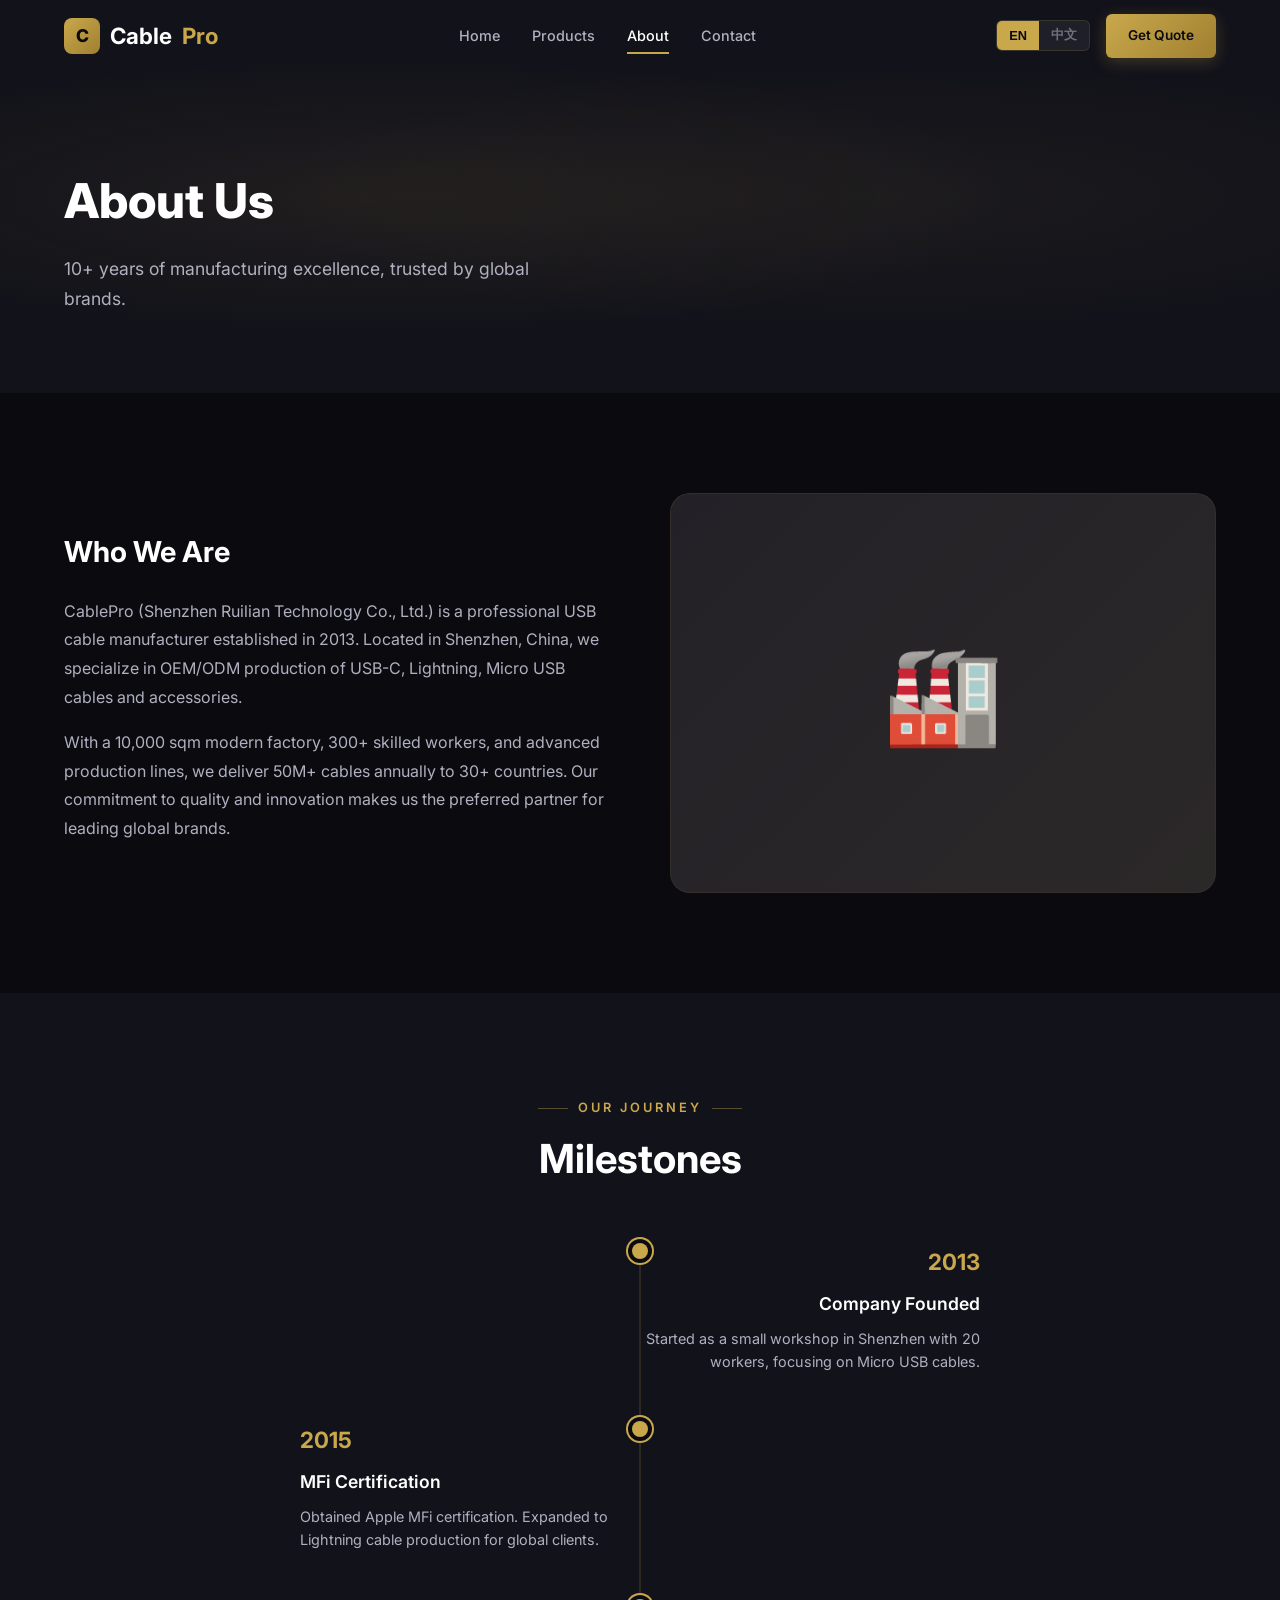
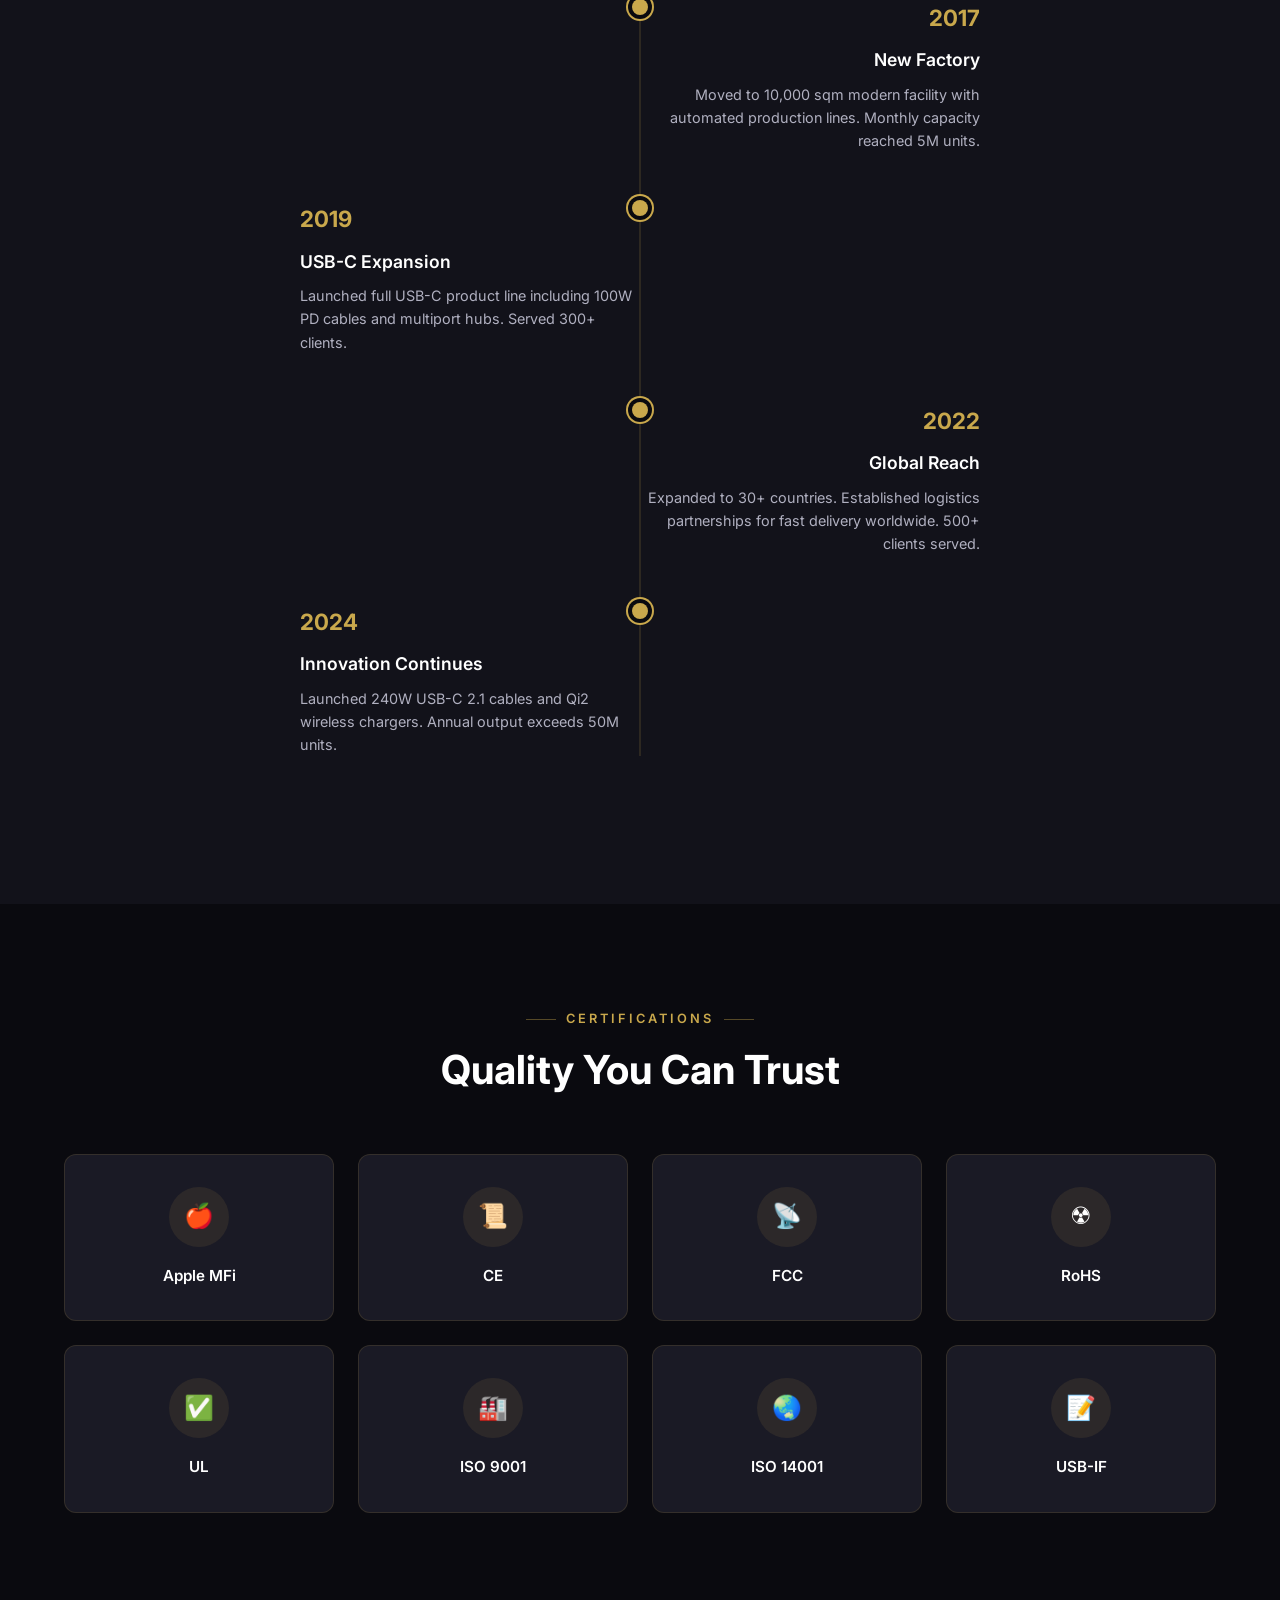
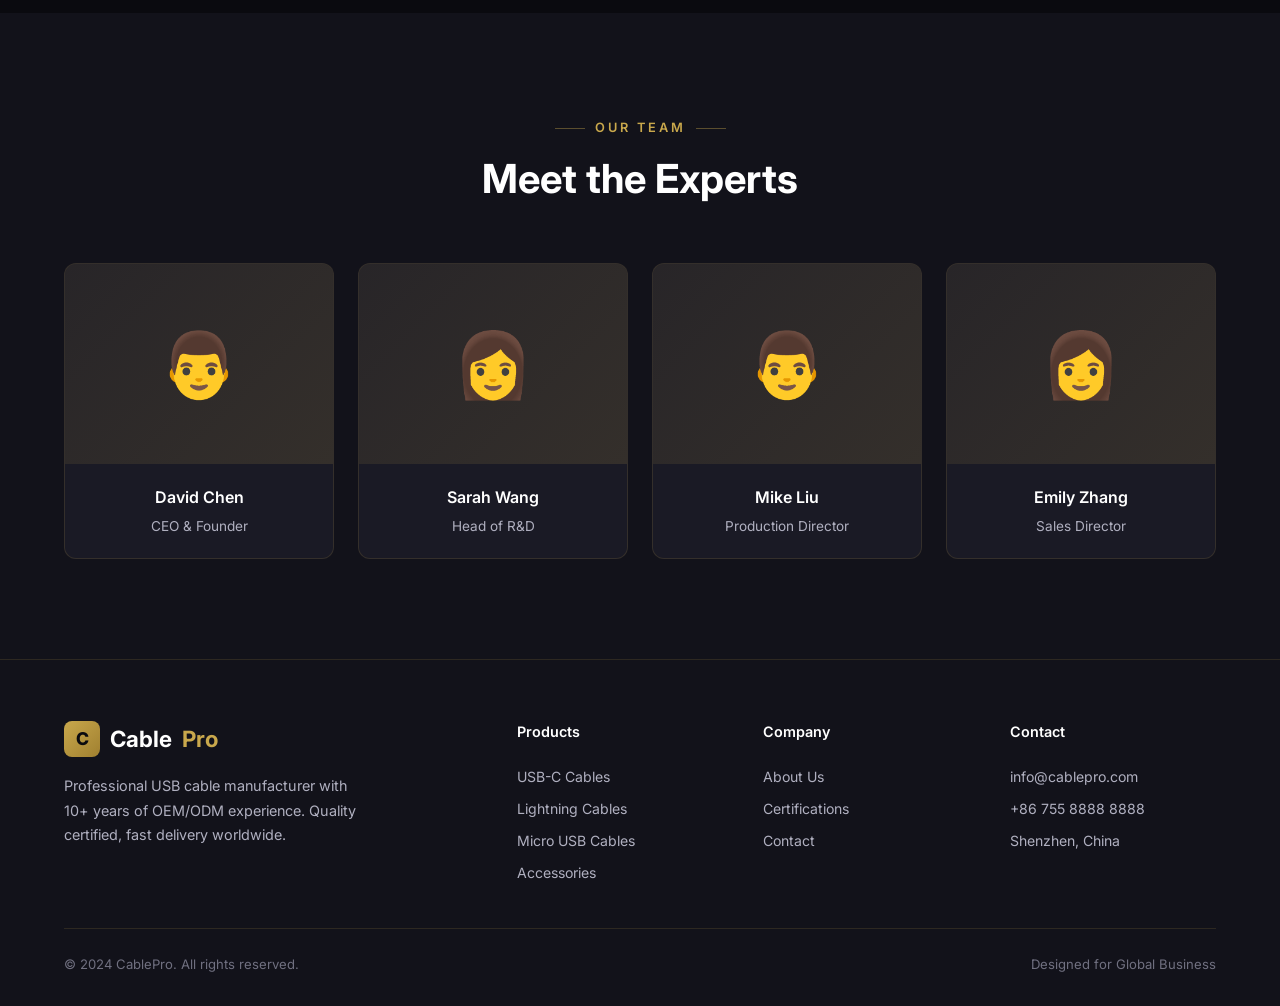
==== about.html @ 5659ff64 "feat: CablePro USB数据线外贸独立站 - 深色商务风 + 中英双语 - 4个页面: 首页/产品/关于/联系 - 深色背景 + 金色点缀设计风格 - 中英文一键切换 (localStor" ====
<!DOCTYPE html>
<html lang="en">
<head>
  <meta charset="UTF-8">
  <meta name="viewport" content="width=device-width, initial-scale=1.0">
  <title>About Us - CablePro USB Cables</title>
  <meta name="description" content="CablePro - 10+ years of USB cable manufacturing excellence. Learn about our company, certifications, and team.">
  <link rel="stylesheet" href="assets/css/style.css">
  <link rel="preconnect" href="https://fonts.googleapis.com">
  <link href="https://fonts.googleapis.com/css2?family=Inter:wght@400;500;600;700;800&display=swap" rel="stylesheet">
</head>
<body>

<!-- Header 导航 -->
<header class="header">
  <div class="header-inner">
    <a href="index.html" class="logo">
      <div class="logo-icon">C</div>
      Cable<span>Pro</span>
    </a>
    <nav class="nav">
      <a href="index.html" class="nav-link " data-en="Home" data-zh="首页">Home</a>
      <a href="products.html" class="nav-link " data-en="Products" data-zh="产品中心">Products</a>
      <a href="about.html" class="nav-link active" data-en="About" data-zh="关于我们">About</a>
      <a href="contact.html" class="nav-link " data-en="Contact" data-zh="联系我们">Contact</a>
    </nav>
    <div class="header-actions">
      <div class="lang-switch">
        <button class="lang-btn active" data-lang="en">EN</button>
        <button class="lang-btn" data-lang="zh">中文</button>
      </div>
      <a href="contact.html" class="btn btn-primary btn-sm" data-en="Get Quote" data-zh="获取报价">Get Quote</a>
    </div>
    <button class="menu-toggle" aria-label="Menu">
      <span></span><span></span><span></span>
    </button>
  </div>
</header>

<!-- 移动端导航 -->
<div class="mobile-nav">
  <a href="index.html" class="nav-link " data-en="Home" data-zh="首页">Home</a>
  <a href="products.html" class="nav-link " data-en="Products" data-zh="产品中心">Products</a>
  <a href="about.html" class="nav-link active" data-en="About" data-zh="关于我们">About</a>
  <a href="contact.html" class="nav-link " data-en="Contact" data-zh="联系我们">Contact</a>
  <div class="header-actions">
    <a href="contact.html" class="btn btn-primary" data-en="Get Quote" data-zh="获取报价">Get Quote</a>
  </div>
</div>

<!-- 页面横幅 -->
<section class="page-banner">
  <div class="container">
    <h1 class="page-banner-title" data-en="About Us" data-zh="关于我们">About Us</h1>
    <p class="page-banner-desc" data-en="10+ years of manufacturing excellence, trusted by global brands." data-zh="10余年制造卓见，全球品牌信赖。">10+ years of manufacturing excellence, trusted by global brands.</p>
  </div>
</section>

<!-- 公司介绍 -->
<section class="section">
  <div class="container">
    <div class="about-intro reveal">
      <div class="about-intro-text">
        <h3 data-en="Who We Are" data-zh="我们是谁">Who We Are</h3>
        <p data-en="CablePro (Shenzhen Ruilian Technology Co., Ltd.) is a professional USB cable manufacturer established in 2013. Located in Shenzhen, China, we specialize in OEM/ODM production of USB-C, Lightning, Micro USB cables and accessories." data-zh="CablePro（深圳市锐联科技有限公司）是专业的USB数据线制造商，成立于2013年。位于中国深圳，专注于USB-C、Lightning、Micro USB数据线及配件的OEM/ODM生产。">CablePro (Shenzhen Ruilian Technology Co., Ltd.) is a professional USB cable manufacturer established in 2013. Located in Shenzhen, China, we specialize in OEM/ODM production of USB-C, Lightning, Micro USB cables and accessories.</p>
        <p data-en="With a 10,000 sqm modern factory, 300+ skilled workers, and advanced production lines, we deliver 50M+ cables annually to 30+ countries. Our commitment to quality and innovation makes us the preferred partner for leading global brands." data-zh="拥有10000平米现代化厂房、300余名熟练工人和先进生产线，年产能5000万条以上，出口至30余个国家。我们对品质和创新的坚持使我们成为全球领先品牌的优选合作伙伴。">With a 10,000 sqm modern factory, 300+ skilled workers, and advanced production lines, we deliver 50M+ cables annually to 30+ countries. Our commitment to quality and innovation makes us the preferred partner for leading global brands.</p>
      </div>
      <div class="about-intro-visual">&#x1F3ED;</div>
    </div>
  </div>
</section>

<!-- 发展历程 -->
<section class="section" style="background:var(--bg-secondary)">
  <div class="container">
    <div class="section-header reveal">
      <div class="section-label" data-en="Our Journey" data-zh="发展历程">Our Journey</div>
      <h2 class="section-title" data-en="Milestones" data-zh="里程碑">Milestones</h2>
    </div>
    <div class="timeline">
      <div class="timeline-item reveal">
        <div class="timeline-dot"></div>
        <div class="timeline-content">
          <div class="timeline-year">2013</div>
          <div class="timeline-title" data-en="Company Founded" data-zh="公司成立">Company Founded</div>
          <div class="timeline-desc" data-en="Started as a small workshop in Shenzhen with 20 workers, focusing on Micro USB cables." data-zh="在深圳以20人工坊起步，专注Micro USB数据线生产。">Started as a small workshop in Shenzhen with 20 workers, focusing on Micro USB cables.</div>
        </div>
      </div>
      <div class="timeline-item reveal">
        <div class="timeline-dot"></div>
        <div class="timeline-content">
          <div class="timeline-year">2015</div>
          <div class="timeline-title" data-en="MFi Certification" data-zh="获得MFi认证">MFi Certification</div>
          <div class="timeline-desc" data-en="Obtained Apple MFi certification. Expanded to Lightning cable production for global clients." data-zh="获得Apple MFi认证。拓展Lightning数据线生产，服务全球客户。">Obtained Apple MFi certification. Expanded to Lightning cable production for global clients.</div>
        </div>
      </div>
      <div class="timeline-item reveal">
        <div class="timeline-dot"></div>
        <div class="timeline-content">
          <div class="timeline-year">2017</div>
          <div class="timeline-title" data-en="New Factory" data-zh="新厂房投产">New Factory</div>
          <div class="timeline-desc" data-en="Moved to 10,000 sqm modern facility with automated production lines. Monthly capacity reached 5M units." data-zh="迁入10000平米现代化厂房，引入自动化产线。月产能达500万条。">Moved to 10,000 sqm modern facility with automated production lines. Monthly capacity reached 5M units.</div>
        </div>
      </div>
      <div class="timeline-item reveal">
        <div class="timeline-dot"></div>
        <div class="timeline-content">
          <div class="timeline-year">2019</div>
          <div class="timeline-title" data-en="USB-C Expansion" data-zh="USB-C产品线拓展">USB-C Expansion</div>
          <div class="timeline-desc" data-en="Launched full USB-C product line including 100W PD cables and multiport hubs. Served 300+ clients." data-zh="推出全系列USB-C产品线，包括100W PD数据线和多口扩展坞。服务300+客户。">Launched full USB-C product line including 100W PD cables and multiport hubs. Served 300+ clients.</div>
        </div>
      </div>
      <div class="timeline-item reveal">
        <div class="timeline-dot"></div>
        <div class="timeline-content">
          <div class="timeline-year">2022</div>
          <div class="timeline-title" data-en="Global Reach" data-zh="全球布局">Global Reach</div>
          <div class="timeline-desc" data-en="Expanded to 30+ countries. Established logistics partnerships for fast delivery worldwide. 500+ clients served." data-zh="业务拓展至30余个国家。建立全球物流合作网络实现快速交付。服务500+客户。">Expanded to 30+ countries. Established logistics partnerships for fast delivery worldwide. 500+ clients served.</div>
        </div>
      </div>
      <div class="timeline-item reveal">
        <div class="timeline-dot"></div>
        <div class="timeline-content">
          <div class="timeline-year">2024</div>
          <div class="timeline-title" data-en="Innovation Continues" data-zh="持续创新">Innovation Continues</div>
          <div class="timeline-desc" data-en="Launched 240W USB-C 2.1 cables and Qi2 wireless chargers. Annual output exceeds 50M units." data-zh="推出240W USB-C 2.1数据线和Qi2无线充电器。年产量超5000万条。">Launched 240W USB-C 2.1 cables and Qi2 wireless chargers. Annual output exceeds 50M units.</div>
        </div>
      </div>
    </div>
  </div>
</section>

<!-- 认证展示 -->
<section class="section">
  <div class="container">
    <div class="section-header reveal">
      <div class="section-label" data-en="Certifications" data-zh="资质认证">Certifications</div>
      <h2 class="section-title" data-en="Quality You Can Trust" data-zh="品质值得信赖">Quality You Can Trust</h2>
    </div>
    <div class="cert-grid">
      <div class="cert-item reveal">
        <div class="cert-icon">&#x1F34E;</div>
        <div class="cert-name">Apple MFi</div>
      </div>
      <div class="cert-item reveal">
        <div class="cert-icon">&#x1F4DC;</div>
        <div class="cert-name">CE</div>
      </div>
      <div class="cert-item reveal">
        <div class="cert-icon">&#x1F4E1;</div>
        <div class="cert-name">FCC</div>
      </div>
      <div class="cert-item reveal">
        <div class="cert-icon">&#x2622;</div>
        <div class="cert-name">RoHS</div>
      </div>
      <div class="cert-item reveal">
        <div class="cert-icon">&#x2705;</div>
        <div class="cert-name">UL</div>
      </div>
      <div class="cert-item reveal">
        <div class="cert-icon">&#x1F3ED;</div>
        <div class="cert-name">ISO 9001</div>
      </div>
      <div class="cert-item reveal">
        <div class="cert-icon">&#x1F30F;</div>
        <div class="cert-name">ISO 14001</div>
      </div>
      <div class="cert-item reveal">
        <div class="cert-icon">&#x1F4DD;</div>
        <div class="cert-name" data-en="USB-IF" data-zh="USB-IF 认证">USB-IF</div>
      </div>
    </div>
  </div>
</section>

<!-- 团队展示 -->
<section class="section" style="background:var(--bg-secondary)">
  <div class="container">
    <div class="section-header reveal">
      <div class="section-label" data-en="Our Team" data-zh="核心团队">Our Team</div>
      <h2 class="section-title" data-en="Meet the Experts" data-zh="专业团队">Meet the Experts</h2>
    </div>
    <div class="team-grid">
      <div class="team-card reveal">
        <div class="team-photo">&#x1F468;</div>
        <div class="team-info">
          <div class="team-name" data-en="David Chen" data-zh="陈大卫">David Chen</div>
          <div class="team-role" data-en="CEO & Founder" data-zh="创始人兼CEO">CEO & Founder</div>
        </div>
      </div>
      <div class="team-card reveal">
        <div class="team-photo">&#x1F469;</div>
        <div class="team-info">
          <div class="team-name" data-en="Sarah Wang" data-zh="王莎拉">Sarah Wang</div>
          <div class="team-role" data-en="Head of R&D" data-zh="研发总监">Head of R&D</div>
        </div>
      </div>
      <div class="team-card reveal">
        <div class="team-photo">&#x1F468;</div>
        <div class="team-info">
          <div class="team-name" data-en="Mike Liu" data-zh="刘迈克">Mike Liu</div>
          <div class="team-role" data-en="Production Director" data-zh="生产总监">Production Director</div>
        </div>
      </div>
      <div class="team-card reveal">
        <div class="team-photo">&#x1F469;</div>
        <div class="team-info">
          <div class="team-name" data-en="Emily Zhang" data-zh="张艾米">Emily Zhang</div>
          <div class="team-role" data-en="Sales Director" data-zh="销售总监">Sales Director</div>
        </div>
      </div>
    </div>
  </div>
</section>

<!-- Footer -->
<footer class="footer">
  <div class="container">
    <div class="footer-grid">
      <div class="footer-brand">
        <a href="index.html" class="logo">
          <div class="logo-icon">C</div>
          Cable<span>Pro</span>
        </a>
        <p data-en="Professional USB cable manufacturer with 10+ years of OEM/ODM experience. Quality certified, fast delivery worldwide." data-zh="专业USB数据线制造商，10余年OEM/ODM经验。品质认证，全球快速交付。">Professional USB cable manufacturer with 10+ years of OEM/ODM experience. Quality certified, fast delivery worldwide.</p>
      </div>
      <div>
        <h4 class="footer-title" data-en="Products" data-zh="产品">Products</h4>
        <a href="products.html" class="footer-link" data-en="USB-C Cables" data-zh="USB-C 数据线">USB-C Cables</a>
        <a href="products.html" class="footer-link" data-en="Lightning Cables" data-zh="Lightning 数据线">Lightning Cables</a>
        <a href="products.html" class="footer-link" data-en="Micro USB Cables" data-zh="Micro USB 数据线">Micro USB Cables</a>
        <a href="products.html" class="footer-link" data-en="Accessories" data-zh="配件">Accessories</a>
      </div>
      <div>
        <h4 class="footer-title" data-en="Company" data-zh="公司">Company</h4>
        <a href="about.html" class="footer-link" data-en="About Us" data-zh="关于我们">About Us</a>
        <a href="about.html" class="footer-link" data-en="Certifications" data-zh="资质认证">Certifications</a>
        <a href="contact.html" class="footer-link" data-en="Contact" data-zh="联系我们">Contact</a>
      </div>
      <div>
        <h4 class="footer-title" data-en="Contact" data-zh="联系方式">Contact</h4>
        <span class="footer-link">info@cablepro.com</span>
        <span class="footer-link">+86 755 8888 8888</span>
        <span class="footer-link" data-en="Shenzhen, China" data-zh="中国深圳">Shenzhen, China</span>
      </div>
    </div>
    <div class="footer-bottom">
      <span>&copy; 2024 CablePro. All rights reserved.</span>
      <span data-en="Designed for Global Business" data-zh="为全球商业而设计">Designed for Global Business</span>
    </div>
  </div>
</footer>

<script src="assets/js/main.js"></script>
</body>
</html>
---- assets/css/style.css ----
/* ========================================
   CablePro / 锐联科技 - USB数据线外贸独立站
   深色商务风 + 金色点缀
   ======================================== */

:root {
  --bg-primary: #0a0a0f;
  --bg-secondary: #12121a;
  --bg-card: #1a1a25;
  --bg-card-hover: #22222f;
  --accent-gold: #c9a84c;
  --accent-gold-light: #e0c56e;
  --accent-gold-dark: #a08030;
  --text-primary: #fff;
  --text-secondary: #b0b0c0;
  --text-muted: #707080;
  --border-color: rgba(201,168,76,0.15);
  --border-color-solid: #2a2a35;
  --shadow-card: 0 4px 24px rgba(0,0,0,0.3);
  --shadow-card-hover: 0 8px 40px rgba(201,168,76,0.12);
  --transition-fast: 0.2s ease;
  --transition-normal: 0.3s ease;
  --transition-slow: 0.5s ease;
  --radius-sm: 6px;
  --radius-md: 12px;
  --radius-lg: 20px;
  --header-height: 72px;
  --container-max: 1200px;
  --section-padding: 100px 0;
}

*,*::before,*::after { margin:0; padding:0; box-sizing:border-box; }
html { scroll-behavior:smooth; font-size:16px; }
body {
  font-family: Inter, -apple-system, BlinkMacSystemFont, "Segoe UI", Roboto, sans-serif;
  background: var(--bg-primary); color: var(--text-primary);
  line-height: 1.7; overflow-x: hidden; -webkit-font-smoothing: antialiased;
}
a { color: var(--accent-gold); text-decoration: none; transition: color var(--transition-fast); }
a:hover { color: var(--accent-gold-light); }
img { max-width: 100%; height: auto; display: block; }
ul, ol { list-style: none; }

.container { max-width: var(--container-max); margin: 0 auto; padding: 0 24px; }

/* 通用区块 */
.section { padding: var(--section-padding); position: relative; }
.section-header { text-align: center; margin-bottom: 60px; }
.section-label {
  display: inline-block; font-size: 0.8rem; font-weight: 600;
  letter-spacing: 3px; text-transform: uppercase; color: var(--accent-gold);
  margin-bottom: 16px; position: relative; padding: 0 20px;
}
.section-label::before, .section-label::after {
  content: ""; position: absolute; top: 50%; width: 30px; height: 1px;
  background: var(--accent-gold); opacity: 0.4;
}
.section-label::before { left: -20px; }
.section-label::after { right: -20px; }
.section-title { font-size: 2.5rem; font-weight: 700; line-height: 1.2; margin-bottom: 16px; }
.section-subtitle { font-size: 1.1rem; color: var(--text-secondary); max-width: 600px; margin: 0 auto; }

/* 按钮 */
.btn {
  display: inline-flex; align-items: center; justify-content: center; gap: 8px;
  padding: 14px 32px; font-size: 0.95rem; font-weight: 600; border: none;
  border-radius: var(--radius-sm); cursor: pointer; transition: all var(--transition-normal);
  text-decoration: none; white-space: nowrap;
}
.btn-primary {
  background: linear-gradient(135deg, var(--accent-gold), var(--accent-gold-dark));
  color: #0a0a0f; box-shadow: 0 4px 16px rgba(201,168,76,0.25);
}
.btn-primary:hover {
  background: linear-gradient(135deg, var(--accent-gold-light), var(--accent-gold));
  box-shadow: 0 6px 24px rgba(201,168,76,0.35); transform: translateY(-2px); color: #0a0a0f;
}
.btn-outline {
  background: transparent; color: var(--accent-gold); border: 1.5px solid var(--accent-gold);
}
.btn-outline:hover {
  background: rgba(201,168,76,0.1); color: var(--accent-gold-light); transform: translateY(-2px);
}
.btn-sm { padding: 10px 22px; font-size: 0.85rem; }

/* Header 导航 */
.header {
  position: fixed; top: 0; left: 0; width: 100%; height: var(--header-height);
  z-index: 1000; transition: all var(--transition-normal);
}
.header.scrolled {
  background: rgba(10,10,15,0.92); backdrop-filter: blur(20px);
  -webkit-backdrop-filter: blur(20px); border-bottom: 1px solid var(--border-color);
  box-shadow: 0 2px 20px rgba(0,0,0,0.3);
}
.header-inner {
  display: flex; align-items: center; justify-content: space-between;
  height: 100%; max-width: var(--container-max); margin: 0 auto; padding: 0 24px;
}
.logo {
  display: flex; align-items: center; gap: 10px; font-size: 1.4rem;
  font-weight: 700; color: var(--text-primary); text-decoration: none;
}
.logo-icon {
  width: 36px; height: 36px;
  background: linear-gradient(135deg, var(--accent-gold), var(--accent-gold-dark));
  border-radius: 8px; display: flex; align-items: center; justify-content: center;
  font-size: 1.1rem; color: #0a0a0f; font-weight: 800;
}
.logo span { color: var(--accent-gold); }

.nav { display: flex; align-items: center; gap: 32px; }
.nav-link {
  font-size: 0.9rem; font-weight: 500; color: var(--text-secondary);
  text-decoration: none; position: relative; padding: 4px 0;
  transition: color var(--transition-fast);
}
.nav-link::after {
  content: ""; position: absolute; bottom: -2px; left: 0; width: 0; height: 2px;
  background: var(--accent-gold); transition: width var(--transition-normal);
}
.nav-link:hover, .nav-link.active { color: var(--text-primary); }
.nav-link:hover::after, .nav-link.active::after { width: 100%; }

.header-actions { display: flex; align-items: center; gap: 16px; }

.lang-switch {
  display: flex; background: rgba(255,255,255,0.06); border: 1px solid var(--border-color);
  border-radius: var(--radius-sm); overflow: hidden;
}
.lang-btn {
  padding: 6px 12px; font-size: 0.8rem; font-weight: 600; color: var(--text-muted);
  background: transparent; border: none; cursor: pointer; transition: all var(--transition-fast);
}
.lang-btn.active { background: var(--accent-gold); color: #0a0a0f; }

.menu-toggle {
  display: none; flex-direction: column; gap: 5px; background: none; border: none;
  cursor: pointer; padding: 4px;
}
.menu-toggle span {
  display: block; width: 24px; height: 2px; background: var(--text-primary);
  border-radius: 2px; transition: all var(--transition-normal);
}
.menu-toggle.active span:nth-child(1) { transform: rotate(45deg) translate(5px, 5px); }
.menu-toggle.active span:nth-child(2) { opacity: 0; }
.menu-toggle.active span:nth-child(3) { transform: rotate(-45deg) translate(5px, -5px); }

.mobile-nav {
  display: none; position: fixed; top: var(--header-height); left: 0; width: 100%;
  background: rgba(10,10,15,0.98); backdrop-filter: blur(20px); padding: 24px;
  border-bottom: 1px solid var(--border-color); z-index: 999;
  transform: translateY(-100%); opacity: 0; transition: all var(--transition-normal);
}
.mobile-nav.open { transform: translateY(0); opacity: 1; }
.mobile-nav .nav-link {
  display: block; padding: 14px 0; font-size: 1.1rem; border-bottom: 1px solid var(--border-color);
}
.mobile-nav .nav-link::after { display: none; }
.mobile-nav .header-actions { margin-top: 20px; flex-direction: column; align-items: stretch; }

/* Hero 区块 */
.hero {
  min-height: 100vh; display: flex; align-items: center; position: relative;
  padding-top: var(--header-height); overflow: hidden;
}
.hero-bg {
  position: absolute; inset: 0; z-index: 0;
  background:
    radial-gradient(ellipse at 20% 50%, rgba(201,168,76,0.08) 0%, transparent 50%),
    radial-gradient(ellipse at 80% 20%, rgba(201,168,76,0.05) 0%, transparent 50%),
    radial-gradient(ellipse at 50% 80%, rgba(160,128,48,0.06) 0%, transparent 50%);
}
.hero-grid {
  position: absolute; inset: 0; z-index: 0;
  background-image:
    linear-gradient(rgba(201,168,76,0.03) 1px, transparent 1px),
    linear-gradient(90deg, rgba(201,168,76,0.03) 1px, transparent 1px);
  background-size: 60px 60px;
}
.hero .container { position: relative; z-index: 1; }
.hero-content { max-width: 700px; }
.hero-badge {
  display: inline-flex; align-items: center; gap: 8px;
  padding: 8px 18px; background: rgba(201,168,76,0.1);
  border: 1px solid var(--border-color); border-radius: 50px;
  font-size: 0.8rem; font-weight: 500; color: var(--accent-gold);
  margin-bottom: 28px;
}
.hero-badge-dot {
  width: 6px; height: 6px; background: var(--accent-gold); border-radius: 50%;
  animation: pulse-dot 2s ease-in-out infinite;
}
@keyframes pulse-dot {
  0%, 100% { opacity: 1; transform: scale(1); }
  50% { opacity: 0.5; transform: scale(1.5); }
}
.hero-title {
  font-size: 3.8rem; font-weight: 800; line-height: 1.1; margin-bottom: 24px;
  letter-spacing: -0.02em;
}
.hero-title .gold { color: var(--accent-gold); }
.hero-desc {
  font-size: 1.15rem; color: var(--text-secondary); line-height: 1.8;
  margin-bottom: 40px; max-width: 540px;
}
.hero-btns { display: flex; gap: 16px; flex-wrap: wrap; }
.hero-visual {
  position: absolute; right: 0; top: 50%; transform: translateY(-50%);
  width: 45%; max-width: 520px; z-index: 1;
}
.hero-visual-inner {
  position: relative; width: 100%; padding-bottom: 100%;
  background: radial-gradient(circle at center, rgba(201,168,76,0.12) 0%, transparent 70%);
  border-radius: 50%;
}
.hero-visual-icon {
  position: absolute; top: 50%; left: 50%; transform: translate(-50%, -50%);
  font-size: 8rem; opacity: 0.15;
}
.hero-floating {
  position: absolute; background: var(--bg-card); border: 1px solid var(--border-color);
  border-radius: var(--radius-md); padding: 12px 18px; font-size: 0.8rem;
  color: var(--text-secondary); box-shadow: var(--shadow-card);
  animation: float-card 6s ease-in-out infinite;
}
.hero-floating:nth-child(2) { top: 15%; right: -10%; animation-delay: -2s; }
.hero-floating:nth-child(3) { bottom: 20%; left: -5%; animation-delay: -4s; }
.hero-floating .num { color: var(--accent-gold); font-weight: 700; font-size: 1.1rem; display: block; }
@keyframes float-card {
  0%, 100% { transform: translateY(0); }
  50% { transform: translateY(-10px); }
}

/* 产品卡片 */
.products-grid {
  display: grid; grid-template-columns: repeat(3, 1fr); gap: 24px;
}
.product-card {
  background: var(--bg-card); border: 1px solid var(--border-color);
  border-radius: var(--radius-md); overflow: hidden;
  transition: all var(--transition-normal); position: relative;
}
.product-card:hover {
  border-color: rgba(201,168,76,0.3); background: var(--bg-card-hover);
  box-shadow: var(--shadow-card-hover); transform: translateY(-4px);
}
.product-img {
  height: 220px; display: flex; align-items: center; justify-content: center;
  font-size: 4rem; position: relative; overflow: hidden;
}
.product-img::before {
  content: ""; position: absolute; inset: 0;
  background: linear-gradient(135deg, rgba(201,168,76,0.05), rgba(201,168,76,0.12));
}
.product-img .emoji { position: relative; z-index: 1; filter: grayscale(0.2); }
.product-info { padding: 24px; }
.product-name {
  font-size: 1.1rem; font-weight: 600; margin-bottom: 8px;
  color: var(--text-primary);
}
.product-desc {
  font-size: 0.88rem; color: var(--text-secondary); line-height: 1.6; margin-bottom: 16px;
}
.product-tags { display: flex; flex-wrap: wrap; gap: 8px; }
.product-tag {
  padding: 4px 10px; font-size: 0.72rem; font-weight: 500;
  background: rgba(201,168,76,0.08); border: 1px solid rgba(201,168,76,0.15);
  border-radius: 50px; color: var(--accent-gold);
}

/* 优势区块 */
.advantages-grid {
  display: grid; grid-template-columns: repeat(4, 1fr); gap: 24px;
}
.advantage-card {
  background: var(--bg-card); border: 1px solid var(--border-color);
  border-radius: var(--radius-md); padding: 36px 28px; text-align: center;
  transition: all var(--transition-normal);
}
.advantage-card:hover {
  border-color: rgba(201,168,76,0.3); transform: translateY(-4px);
  box-shadow: var(--shadow-card-hover);
}
.advantage-icon {
  width: 64px; height: 64px; margin: 0 auto 20px;
  background: rgba(201,168,76,0.1); border: 1px solid rgba(201,168,76,0.2);
  border-radius: var(--radius-md); display: flex; align-items: center;
  justify-content: center; font-size: 1.6rem;
}
.advantage-title {
  font-size: 1.05rem; font-weight: 600; margin-bottom: 10px; color: var(--text-primary);
}
.advantage-desc {
  font-size: 0.88rem; color: var(--text-secondary); line-height: 1.6;
}

/* 数据统计 */
.stats {
  background: var(--bg-secondary); border-top: 1px solid var(--border-color);
  border-bottom: 1px solid var(--border-color);
}
.stats-grid {
  display: grid; grid-template-columns: repeat(4, 1fr); gap: 40px;
}
.stat-item { text-align: center; }
.stat-number {
  font-size: 3rem; font-weight: 800; color: var(--accent-gold);
  line-height: 1.1; margin-bottom: 8px;
}
.stat-label { font-size: 0.9rem; color: var(--text-secondary); }

/* CTA 区块 */
.cta-section {
  background: var(--bg-secondary); position: relative; overflow: hidden;
}
.cta-section::before {
  content: ""; position: absolute; inset: 0;
  background: radial-gradient(ellipse at center, rgba(201,168,76,0.06) 0%, transparent 60%);
}
.cta-content {
  position: relative; z-index: 1; text-align: center; max-width: 600px; margin: 0 auto;
}
.cta-title { font-size: 2.2rem; font-weight: 700; margin-bottom: 16px; }
.cta-desc { color: var(--text-secondary); margin-bottom: 32px; font-size: 1.05rem; }

/* 页面顶部横幅（非首页） */
.page-banner {
  padding: 160px 0 80px; position: relative; overflow: hidden;
  background: var(--bg-secondary);
}
.page-banner::before {
  content: ""; position: absolute; inset: 0;
  background:
    radial-gradient(ellipse at 30% 50%, rgba(201,168,76,0.08) 0%, transparent 50%),
    radial-gradient(ellipse at 70% 50%, rgba(201,168,76,0.05) 0%, transparent 50%);
}
.page-banner .container { position: relative; z-index: 1; }
.page-banner-title { font-size: 3rem; font-weight: 800; margin-bottom: 12px; }
.page-banner-desc { font-size: 1.1rem; color: var(--text-secondary); max-width: 500px; }

/* 产品筛选标签 */
.filter-bar {
  display: flex; justify-content: center; gap: 12px; margin-bottom: 48px; flex-wrap: wrap;
}
.filter-btn {
  padding: 10px 24px; font-size: 0.88rem; font-weight: 500;
  background: var(--bg-card); border: 1px solid var(--border-color);
  border-radius: 50px; color: var(--text-secondary); cursor: pointer;
  transition: all var(--transition-fast);
}
.filter-btn:hover, .filter-btn.active {
  background: rgba(201,168,76,0.12); border-color: var(--accent-gold);
  color: var(--accent-gold);
}

/* 关于页 - 公司介绍 */
.about-intro {
  display: grid; grid-template-columns: 1fr 1fr; gap: 60px; align-items: center;
}
.about-intro-text h3 {
  font-size: 1.8rem; font-weight: 700; margin-bottom: 20px; color: var(--text-primary);
}
.about-intro-text p {
  color: var(--text-secondary); line-height: 1.8; margin-bottom: 16px;
}
.about-intro-visual {
  height: 400px; background: var(--bg-card); border: 1px solid var(--border-color);
  border-radius: var(--radius-lg); display: flex; align-items: center;
  justify-content: center; font-size: 6rem; position: relative; overflow: hidden;
}
.about-intro-visual::before {
  content: ""; position: absolute; inset: 0;
  background: linear-gradient(135deg, rgba(201,168,76,0.05), rgba(201,168,76,0.1));
}

/* 时间线 */
.timeline { position: relative; max-width: 800px; margin: 0 auto; }
.timeline::before {
  content: ""; position: absolute; left: 50%; top: 0; bottom: 0;
  width: 2px; background: var(--border-color); transform: translateX(-50%);
}
.timeline-item {
  display: flex; align-items: flex-start; margin-bottom: 48px; position: relative;
}
.timeline-item:nth-child(odd) { flex-direction: row-reverse; text-align: right; }
.timeline-item:nth-child(odd) .timeline-content { padding-right: 60px; padding-left: 0; }
.timeline-dot {
  position: absolute; left: 50%; top: 0; width: 16px; height: 16px;
  background: var(--accent-gold); border-radius: 50%;
  transform: translateX(-50%); z-index: 1;
  box-shadow: 0 0 0 4px var(--bg-primary), 0 0 0 6px var(--accent-gold);
}
.timeline-content {
  width: 50%; padding-left: 60px;
}
.timeline-year {
  font-size: 1.4rem; font-weight: 700; color: var(--accent-gold); margin-bottom: 8px;
}
.timeline-title { font-size: 1.1rem; font-weight: 600; margin-bottom: 8px; }
.timeline-desc { font-size: 0.9rem; color: var(--text-secondary); line-height: 1.6; }

/* 认证展示 */
.cert-grid {
  display: grid; grid-template-columns: repeat(4, 1fr); gap: 24px;
}
.cert-item {
  background: var(--bg-card); border: 1px solid var(--border-color);
  border-radius: var(--radius-md); padding: 32px 20px; text-align: center;
  transition: all var(--transition-normal);
}
.cert-item:hover {
  border-color: rgba(201,168,76,0.3); transform: translateY(-4px);
}
.cert-icon {
  width: 60px; height: 60px; margin: 0 auto 16px;
  background: rgba(201,168,76,0.1); border-radius: 50%;
  display: flex; align-items: center; justify-content: center; font-size: 1.5rem;
}
.cert-name { font-size: 0.95rem; font-weight: 600; color: var(--text-primary); }

/* 团队展示 */
.team-grid {
  display: grid; grid-template-columns: repeat(4, 1fr); gap: 24px;
}
.team-card {
  background: var(--bg-card); border: 1px solid var(--border-color);
  border-radius: var(--radius-md); overflow: hidden; transition: all var(--transition-normal);
}
.team-card:hover { border-color: rgba(201,168,76,0.3); transform: translateY(-4px); }
.team-photo {
  height: 200px; background: linear-gradient(135deg, rgba(201,168,76,0.08), rgba(201,168,76,0.15));
  display: flex; align-items: center; justify-content: center; font-size: 4rem;
}
.team-info { padding: 20px; text-align: center; }
.team-name { font-size: 1rem; font-weight: 600; margin-bottom: 4px; }
.team-role { font-size: 0.85rem; color: var(--text-secondary); }

/* 联系页 */
.contact-grid {
  display: grid; grid-template-columns: 1fr 1fr; gap: 48px;
}
.contact-form-wrap {
  background: var(--bg-card); border: 1px solid var(--border-color);
  border-radius: var(--radius-md); padding: 40px;
}
.form-group { margin-bottom: 20px; }
.form-label {
  display: block; font-size: 0.88rem; font-weight: 500;
  color: var(--text-secondary); margin-bottom: 8px;
}
.form-input, .form-select, .form-textarea {
  width: 100%; padding: 12px 16px; font-size: 0.95rem;
  background: var(--bg-secondary); border: 1px solid var(--border-color);
  border-radius: var(--radius-sm); color: var(--text-primary);
  transition: border-color var(--transition-fast);
  font-family: inherit;
}
.form-input:focus, .form-select:focus, .form-textarea:focus {
  outline: none; border-color: var(--accent-gold);
  box-shadow: 0 0 0 3px rgba(201,168,76,0.1);
}
.form-textarea { min-height: 120px; resize: vertical; }
.form-select { appearance: none; cursor: pointer; }
.form-row { display: grid; grid-template-columns: 1fr 1fr; gap: 16px; }

.contact-info-wrap { display: flex; flex-direction: column; gap: 24px; }
.contact-info-card {
  background: var(--bg-card); border: 1px solid var(--border-color);
  border-radius: var(--radius-md); padding: 28px; transition: all var(--transition-normal);
}
.contact-info-card:hover { border-color: rgba(201,168,76,0.3); }
.contact-info-icon {
  width: 48px; height: 48px; background: rgba(201,168,76,0.1);
  border-radius: var(--radius-sm); display: flex; align-items: center;
  justify-content: center; font-size: 1.3rem; margin-bottom: 16px;
}
.contact-info-label {
  font-size: 0.85rem; color: var(--text-muted); margin-bottom: 4px; text-transform: uppercase;
  letter-spacing: 1px;
}
.contact-info-value { font-size: 1.05rem; color: var(--text-primary); font-weight: 500; }

.contact-map {
  height: 280px; background: var(--bg-card); border: 1px solid var(--border-color);
  border-radius: var(--radius-md); display: flex; align-items: center;
  justify-content: center; color: var(--text-muted); font-size: 0.95rem;
  position: relative; overflow: hidden;
}
.contact-map::before {
  content: ""; position: absolute; inset: 0;
  background:
    linear-gradient(rgba(201,168,76,0.03) 1px, transparent 1px),
    linear-gradient(90deg, rgba(201,168,76,0.03) 1px, transparent 1px);
  background-size: 30px 30px;
}

/* Footer */
.footer {
  background: var(--bg-secondary); border-top: 1px solid var(--border-color);
  padding: 60px 0 30px;
}
.footer-grid {
  display: grid; grid-template-columns: 2fr 1fr 1fr 1fr; gap: 40px;
  margin-bottom: 40px;
}
.footer-brand p { color: var(--text-secondary); font-size: 0.9rem; margin-top: 16px; line-height: 1.7; max-width: 300px; }
.footer-title { font-size: 0.9rem; font-weight: 600; color: var(--text-primary); margin-bottom: 16px; }
.footer-link {
  display: block; font-size: 0.88rem; color: var(--text-secondary);
  padding: 4px 0; transition: color var(--transition-fast);
}
.footer-link:hover { color: var(--accent-gold); }
.footer-bottom {
  padding-top: 24px; border-top: 1px solid var(--border-color);
  display: flex; justify-content: space-between; align-items: center;
  font-size: 0.82rem; color: var(--text-muted);
}

/* 滚动动画 */
.reveal {
  opacity: 0; transform: translateY(30px);
  transition: opacity 0.6s ease, transform 0.6s ease;
}
.reveal.visible { opacity: 1; transform: translateY(0); }

/* 响应式 */
@media (max-width: 1024px) {
  .hero-title { font-size: 3rem; }
  .hero-visual { display: none; }
  .hero-content { max-width: 100%; }
  .products-grid { grid-template-columns: repeat(2, 1fr); }
  .advantages-grid { grid-template-columns: repeat(2, 1fr); }
  .stats-grid { grid-template-columns: repeat(2, 1fr); gap: 30px; }
  .footer-grid { grid-template-columns: repeat(2, 1fr); }
  .about-intro { grid-template-columns: 1fr; }
  .about-intro-visual { height: 300px; }
  .cert-grid { grid-template-columns: repeat(2, 1fr); }
  .team-grid { grid-template-columns: repeat(2, 1fr); }
}

@media (max-width: 768px) {
  :root { --section-padding: 70px 0; }
  .nav, .header-actions .btn { display: none; }
  .menu-toggle { display: flex; }
  .mobile-nav { display: block; }
  .hero-title { font-size: 2.4rem; }
  .hero-desc { font-size: 1rem; }
  .section-title { font-size: 2rem; }
  .page-banner-title { font-size: 2.2rem; }
  .products-grid { grid-template-columns: 1fr; }
  .advantages-grid { grid-template-columns: 1fr; }
  .stats-grid { grid-template-columns: repeat(2, 1fr); }
  .contact-grid { grid-template-columns: 1fr; }
  .form-row { grid-template-columns: 1fr; }
  .footer-grid { grid-template-columns: 1fr; }
  .stat-number { font-size: 2.4rem; }
  .timeline::before { left: 20px; }
  .timeline-dot { left: 20px; }
  .timeline-item, .timeline-item:nth-child(odd) { flex-direction: row; text-align: left; }
  .timeline-content, .timeline-item:nth-child(odd) .timeline-content {
    width: 100%; padding-left: 56px; padding-right: 0;
  }
  .cert-grid { grid-template-columns: repeat(2, 1fr); }
  .team-grid { grid-template-columns: repeat(2, 1fr); }
}

@media (max-width: 480px) {
  .hero-title { font-size: 2rem; }
  .hero-btns { flex-direction: column; }
  .hero-btns .btn { width: 100%; }
  .stats-grid { grid-template-columns: 1fr 1fr; gap: 20px; }
  .filter-bar { gap: 8px; }
  .filter-btn { padding: 8px 16px; font-size: 0.82rem; }
  .team-grid { grid-template-columns: 1fr; }
}
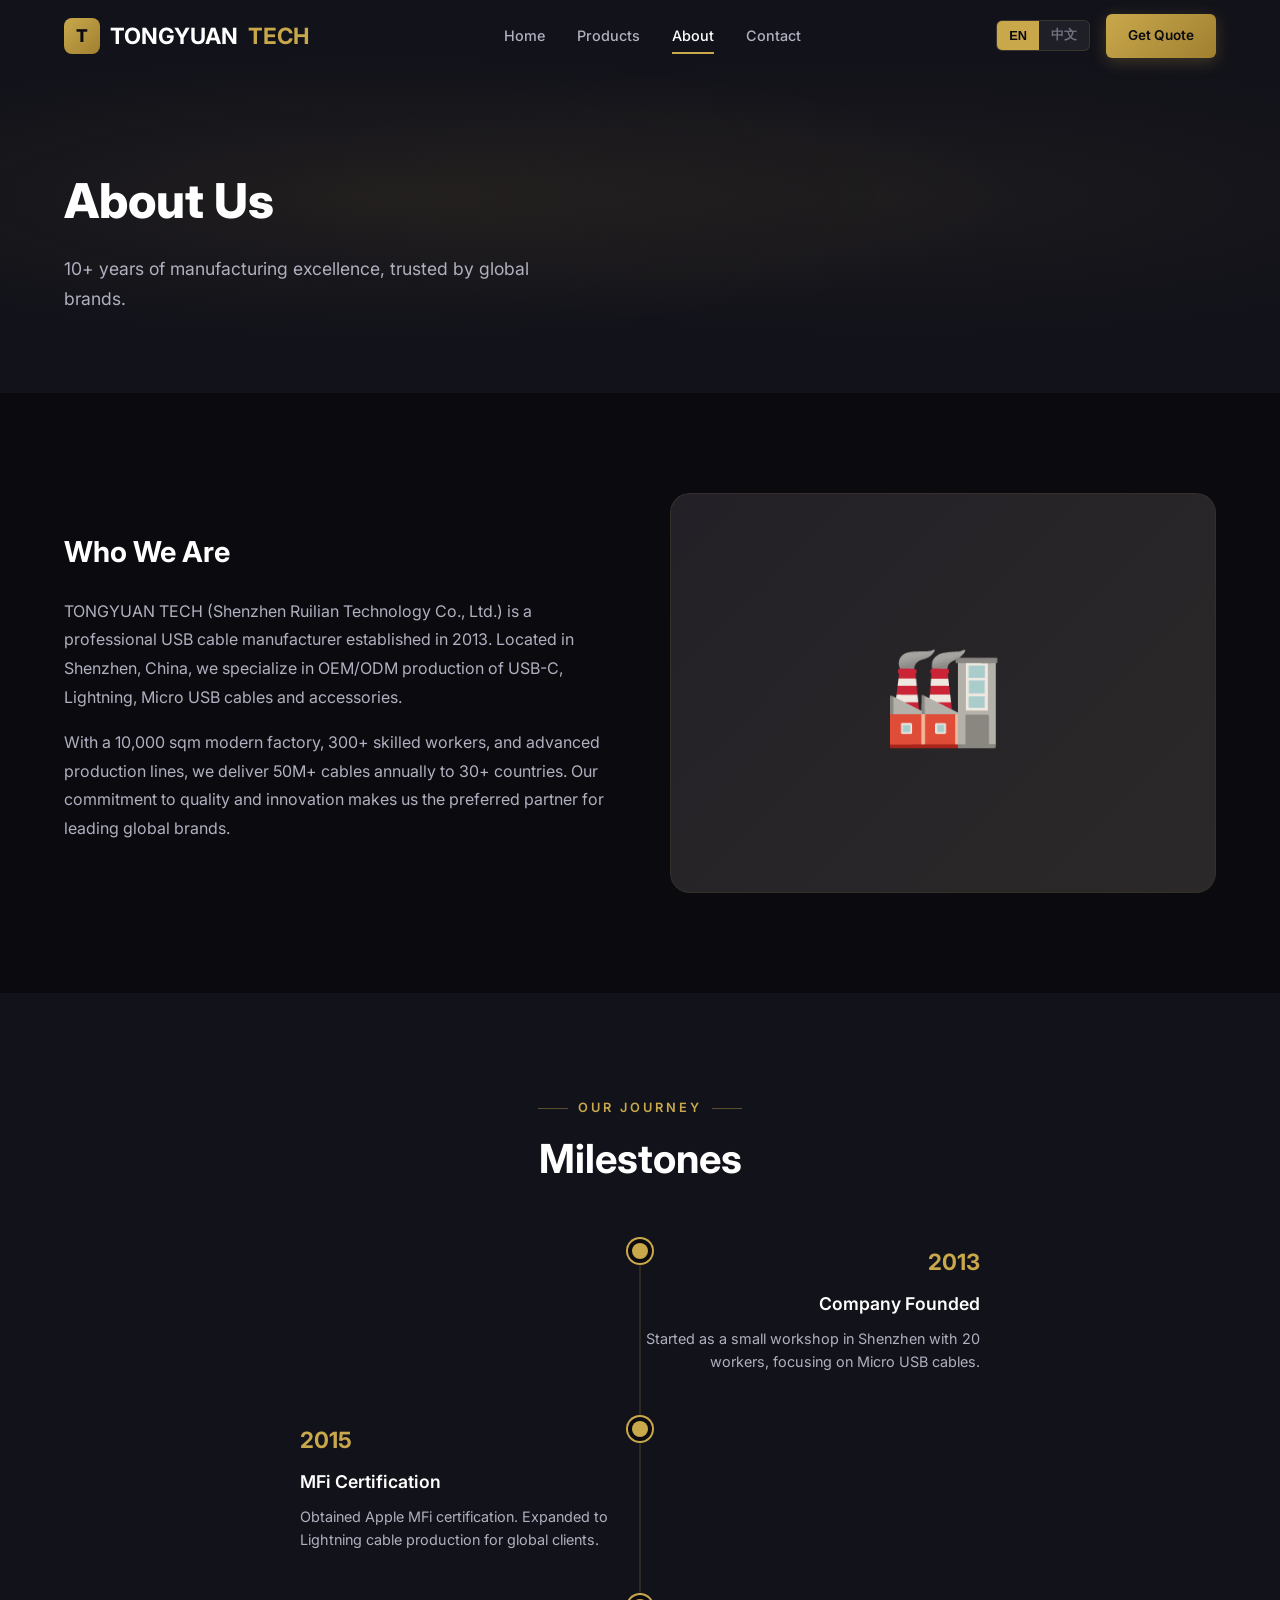
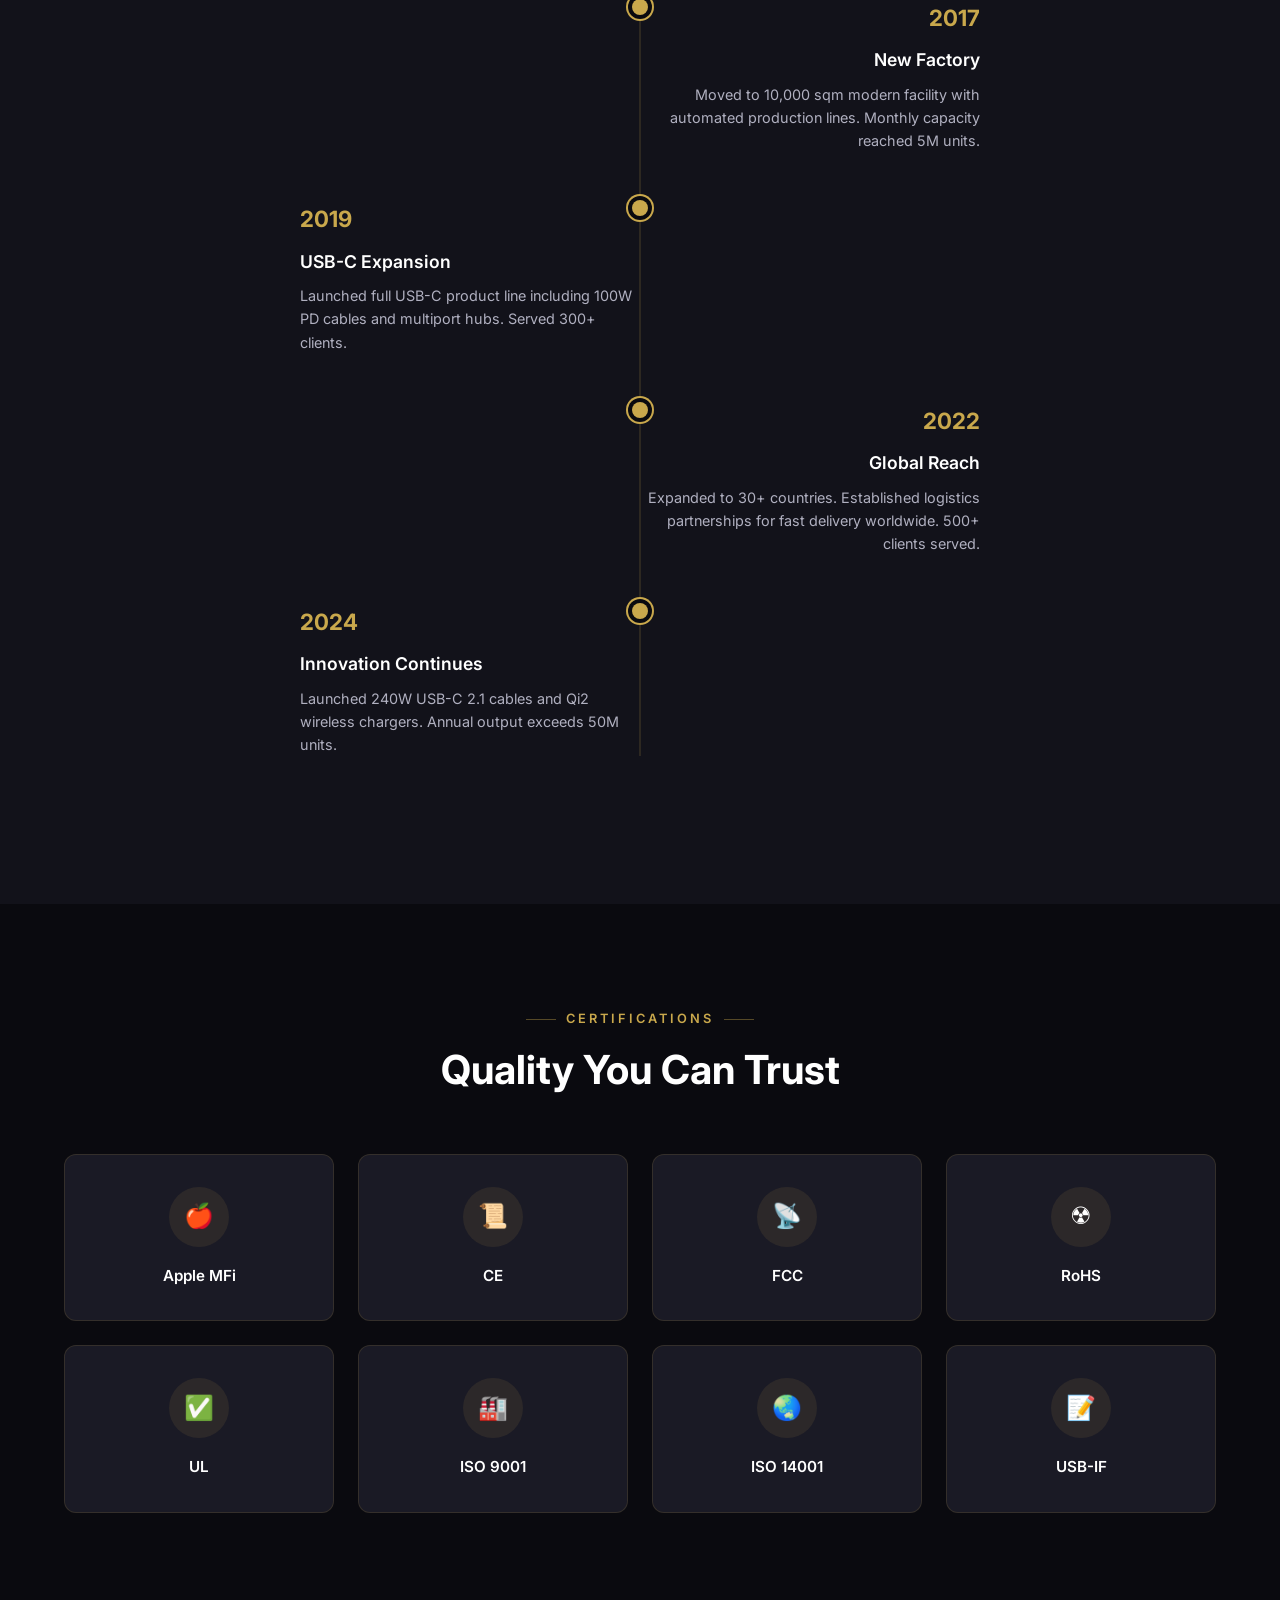
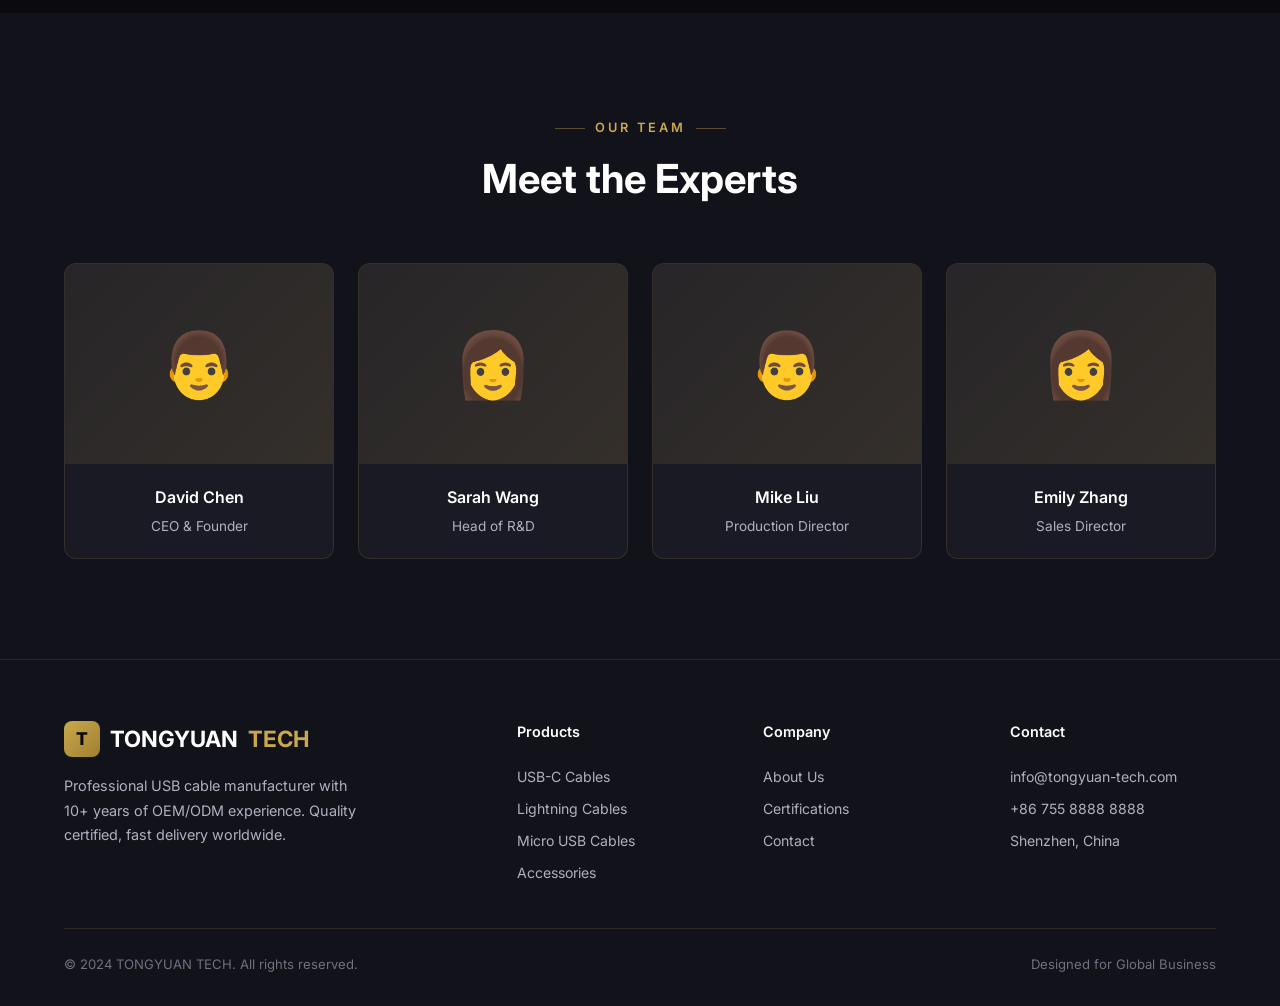
==== commit e9083da5: "feat: 更新公司名称为 TONGYUAN TECHNOLOGY CO., LIMITED，添加产品真实图片 - 公司名 CablePro → TONGYUAN TECH - Logo C → T " ====
--- a/about.html
+++ b/about.html
@@ -3,8 +3,8 @@
 <head>
   <meta charset="UTF-8">
   <meta name="viewport" content="width=device-width, initial-scale=1.0">
-  <title>About Us - CablePro USB Cables</title>
-  <meta name="description" content="CablePro - 10+ years of USB cable manufacturing excellence. Learn about our company, certifications, and team.">
+  <title>About Us - TONGYUAN TECH USB Cables</title>
+  <meta name="description" content="TONGYUAN TECH - 10+ years of USB cable manufacturing excellence. Learn about our company, certifications, and team.">
   <link rel="stylesheet" href="assets/css/style.css">
   <link rel="preconnect" href="https://fonts.googleapis.com">
   <link href="https://fonts.googleapis.com/css2?family=Inter:wght@400;500;600;700;800&display=swap" rel="stylesheet">
@@ -15,8 +15,8 @@
 <header class="header">
   <div class="header-inner">
     <a href="index.html" class="logo">
-      <div class="logo-icon">C</div>
-      Cable<span>Pro</span>
+      <div class="logo-icon">T</div>
+      TONGYUAN<span>TECH</span>
     </a>
     <nav class="nav">
       <a href="index.html" class="nav-link " data-en="Home" data-zh="首页">Home</a>
@@ -62,7 +62,7 @@
     <div class="about-intro reveal">
       <div class="about-intro-text">
         <h3 data-en="Who We Are" data-zh="我们是谁">Who We Are</h3>
-        <p data-en="CablePro (Shenzhen Ruilian Technology Co., Ltd.) is a professional USB cable manufacturer established in 2013. Located in Shenzhen, China, we specialize in OEM/ODM production of USB-C, Lightning, Micro USB cables and accessories." data-zh="CablePro（深圳市锐联科技有限公司）是专业的USB数据线制造商，成立于2013年。位于中国深圳，专注于USB-C、Lightning、Micro USB数据线及配件的OEM/ODM生产。">CablePro (Shenzhen Ruilian Technology Co., Ltd.) is a professional USB cable manufacturer established in 2013. Located in Shenzhen, China, we specialize in OEM/ODM production of USB-C, Lightning, Micro USB cables and accessories.</p>
+        <p data-en="TONGYUAN TECH (Shenzhen Ruilian Technology Co., Ltd.) is a professional USB cable manufacturer established in 2013. Located in Shenzhen, China, we specialize in OEM/ODM production of USB-C, Lightning, Micro USB cables and accessories." data-zh="TONGYUAN TECH（TONGYUAN TECHNOLOGY CO., LIMITED）是专业的USB数据线制造商，成立于2013年。位于中国深圳，专注于USB-C、Lightning、Micro USB数据线及配件的OEM/ODM生产。">TONGYUAN TECH (Shenzhen Ruilian Technology Co., Ltd.) is a professional USB cable manufacturer established in 2013. Located in Shenzhen, China, we specialize in OEM/ODM production of USB-C, Lightning, Micro USB cables and accessories.</p>
         <p data-en="With a 10,000 sqm modern factory, 300+ skilled workers, and advanced production lines, we deliver 50M+ cables annually to 30+ countries. Our commitment to quality and innovation makes us the preferred partner for leading global brands." data-zh="拥有10000平米现代化厂房、300余名熟练工人和先进生产线，年产能5000万条以上，出口至30余个国家。我们对品质和创新的坚持使我们成为全球领先品牌的优选合作伙伴。">With a 10,000 sqm modern factory, 300+ skilled workers, and advanced production lines, we deliver 50M+ cables annually to 30+ countries. Our commitment to quality and innovation makes us the preferred partner for leading global brands.</p>
       </div>
       <div class="about-intro-visual">&#x1F3ED;</div>
@@ -220,8 +220,8 @@
     <div class="footer-grid">
       <div class="footer-brand">
         <a href="index.html" class="logo">
-          <div class="logo-icon">C</div>
-          Cable<span>Pro</span>
+          <div class="logo-icon">T</div>
+          TONGYUAN<span>TECH</span>
         </a>
         <p data-en="Professional USB cable manufacturer with 10+ years of OEM/ODM experience. Quality certified, fast delivery worldwide." data-zh="专业USB数据线制造商，10余年OEM/ODM经验。品质认证，全球快速交付。">Professional USB cable manufacturer with 10+ years of OEM/ODM experience. Quality certified, fast delivery worldwide.</p>
       </div>
@@ -240,13 +240,13 @@
       </div>
       <div>
         <h4 class="footer-title" data-en="Contact" data-zh="联系方式">Contact</h4>
-        <span class="footer-link">info@cablepro.com</span>
+        <span class="footer-link">info@tongyuan-tech.com</span>
         <span class="footer-link">+86 755 8888 8888</span>
         <span class="footer-link" data-en="Shenzhen, China" data-zh="中国深圳">Shenzhen, China</span>
       </div>
     </div>
     <div class="footer-bottom">
-      <span>&copy; 2024 CablePro. All rights reserved.</span>
+      <span>&copy; 2024 TONGYUAN TECH. All rights reserved.</span>
       <span data-en="Designed for Global Business" data-zh="为全球商业而设计">Designed for Global Business</span>
     </div>
   </div>
--- a/assets/css/style.css
+++ b/assets/css/style.css
@@ -1,5 +1,5 @@
 /* ========================================
-   CablePro / 锐联科技 - USB数据线外贸独立站
+   TONGYUAN TECH - USB数据线外贸独立站
    深色商务风 + 金色点缀
    ======================================== */
 
@@ -218,6 +218,10 @@
   position: absolute; top: 50%; left: 50%; transform: translate(-50%, -50%);
   font-size: 8rem; opacity: 0.15;
 }
+.hero-visual-img {
+  position: absolute; inset: 8%; width: 84%; height: 84%;
+  object-fit: contain; border-radius: 12px; opacity: 0.9;
+}
 .hero-floating {
   position: absolute; background: var(--bg-card); border: 1px solid var(--border-color);
   border-radius: var(--radius-md); padding: 12px 18px; font-size: 0.8rem;
@@ -254,6 +258,8 @@
   background: linear-gradient(135deg, rgba(201,168,76,0.05), rgba(201,168,76,0.12));
 }
 .product-img .emoji { position: relative; z-index: 1; filter: grayscale(0.2); }
+.product-img img { width: 100%; height: 100%; object-fit: cover; transition: transform 0.4s ease; }
+.product-card:hover .product-img img { transform: scale(1.05); }
 .product-info { padding: 24px; }
 .product-name {
   font-size: 1.1rem; font-weight: 600; margin-bottom: 8px;
